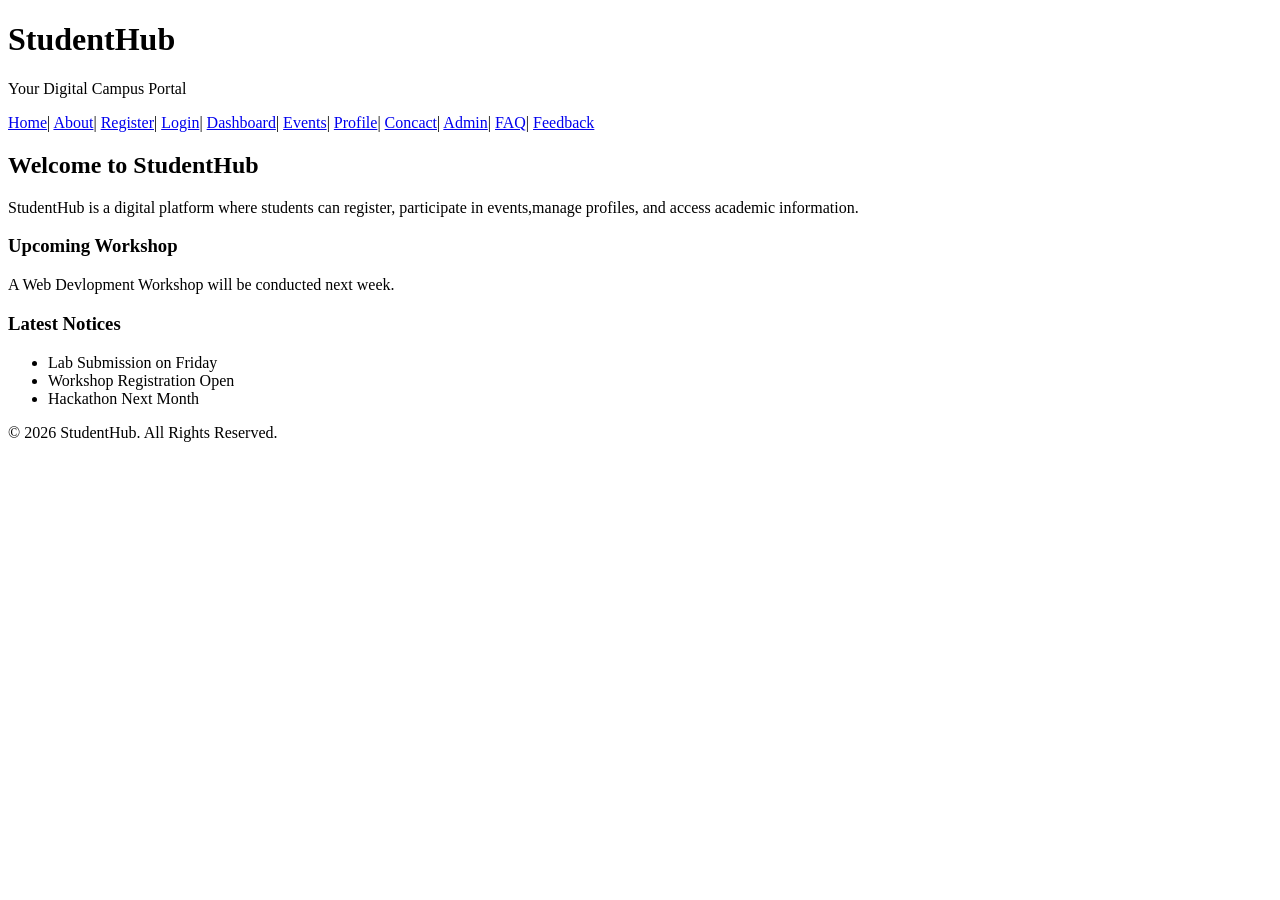
==== pages/index.html @ 724678ea "Practical 1 and 2 combined" ====
<!DOCTYPE html>
<html lang="en">
<head>
    <meta charset="UTF-8">
    <meta name="viewport" content="width=device-width, initial-scale=1.0">
    <title>StudentHub - Home</title>
</head>
<body>
    <header>
    <h1>StudentHub</h1>
    <p>Your Digital Campus Portal</p>
    </header>

    <nav>
        <a href="index.html">Home</a>|
        <a href="about.html">About</a>|
        <a href="register.html">Register</a>|
        <a href="login.html">Login</a>|
        <a href="dashboard.html">Dashboard</a>|
        <a href="events.html">Events</a>|
        <a href="profile.html">Profile</a>|
        <a href="contact.html">Concact</a>|
        <a href="admin.html">Admin</a>|
        <a href="faq.html">FAQ</a>|
        <a href="feedback.html">Feedback</a>
    </nav>

    <main>
        <section>
            <h2>Welcome to StudentHub</h2>

            <p>
                StudentHub is a digital platform where students can register,
                participate in events,manage profiles, and access academic information.
            </p>
        </section>

        <article>
            <h3>Upcoming Workshop</h3>

            <p>
                A Web Devlopment Workshop will be conducted next week.
            </p>

        </article>
        <aside>

            <h3>Latest Notices</h3>

            <ul>
                <li>Lab Submission on Friday</li>
                <li>Workshop Registration Open</li>
                <li>Hackathon Next Month</li>
            </ul>

        </aside>
    </main>
    <footer>
        <p>&copy; 2026 StudentHub. All Rights Reserved.</p>
    </footer>
</body>
</html>
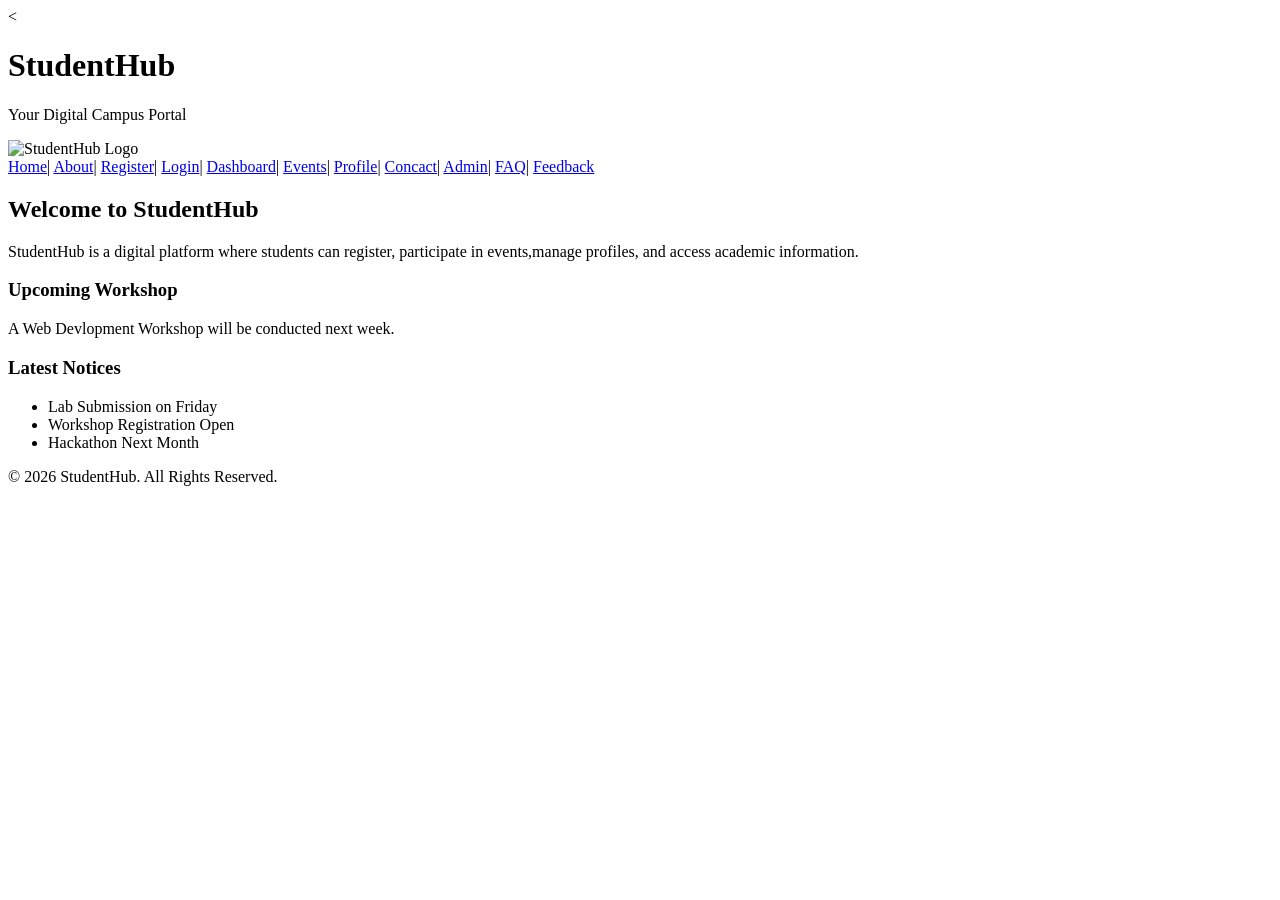
==== commit 3ad0cbf1: "Updated StudentHub homepage and added CSS link" ====
--- a/pages/index.html
+++ b/pages/index.html
@@ -4,11 +4,17 @@
     <meta charset="UTF-8">
     <meta name="viewport" content="width=device-width, initial-scale=1.0">
     <title>StudentHub - Home</title>
+    <
+    <!-- External CSS -->
+    <link rel="stylesheet" href="../css/style.css">
 </head>
 <body>
     <header>
     <h1>StudentHub</h1>
     <p>Your Digital Campus Portal</p>
+  
+    <img src="https://encrypted-tbn0.gstatic.com/images?q=tbn:ANd9GcR2fV8DCMzySaMn_34MVg7P7MGj01zs5abRBj3Zgd-xrQ&s=10" alt="StudentHub Logo" class="logo" style="width: 100px;">
+
     </header>
 
     <nav>
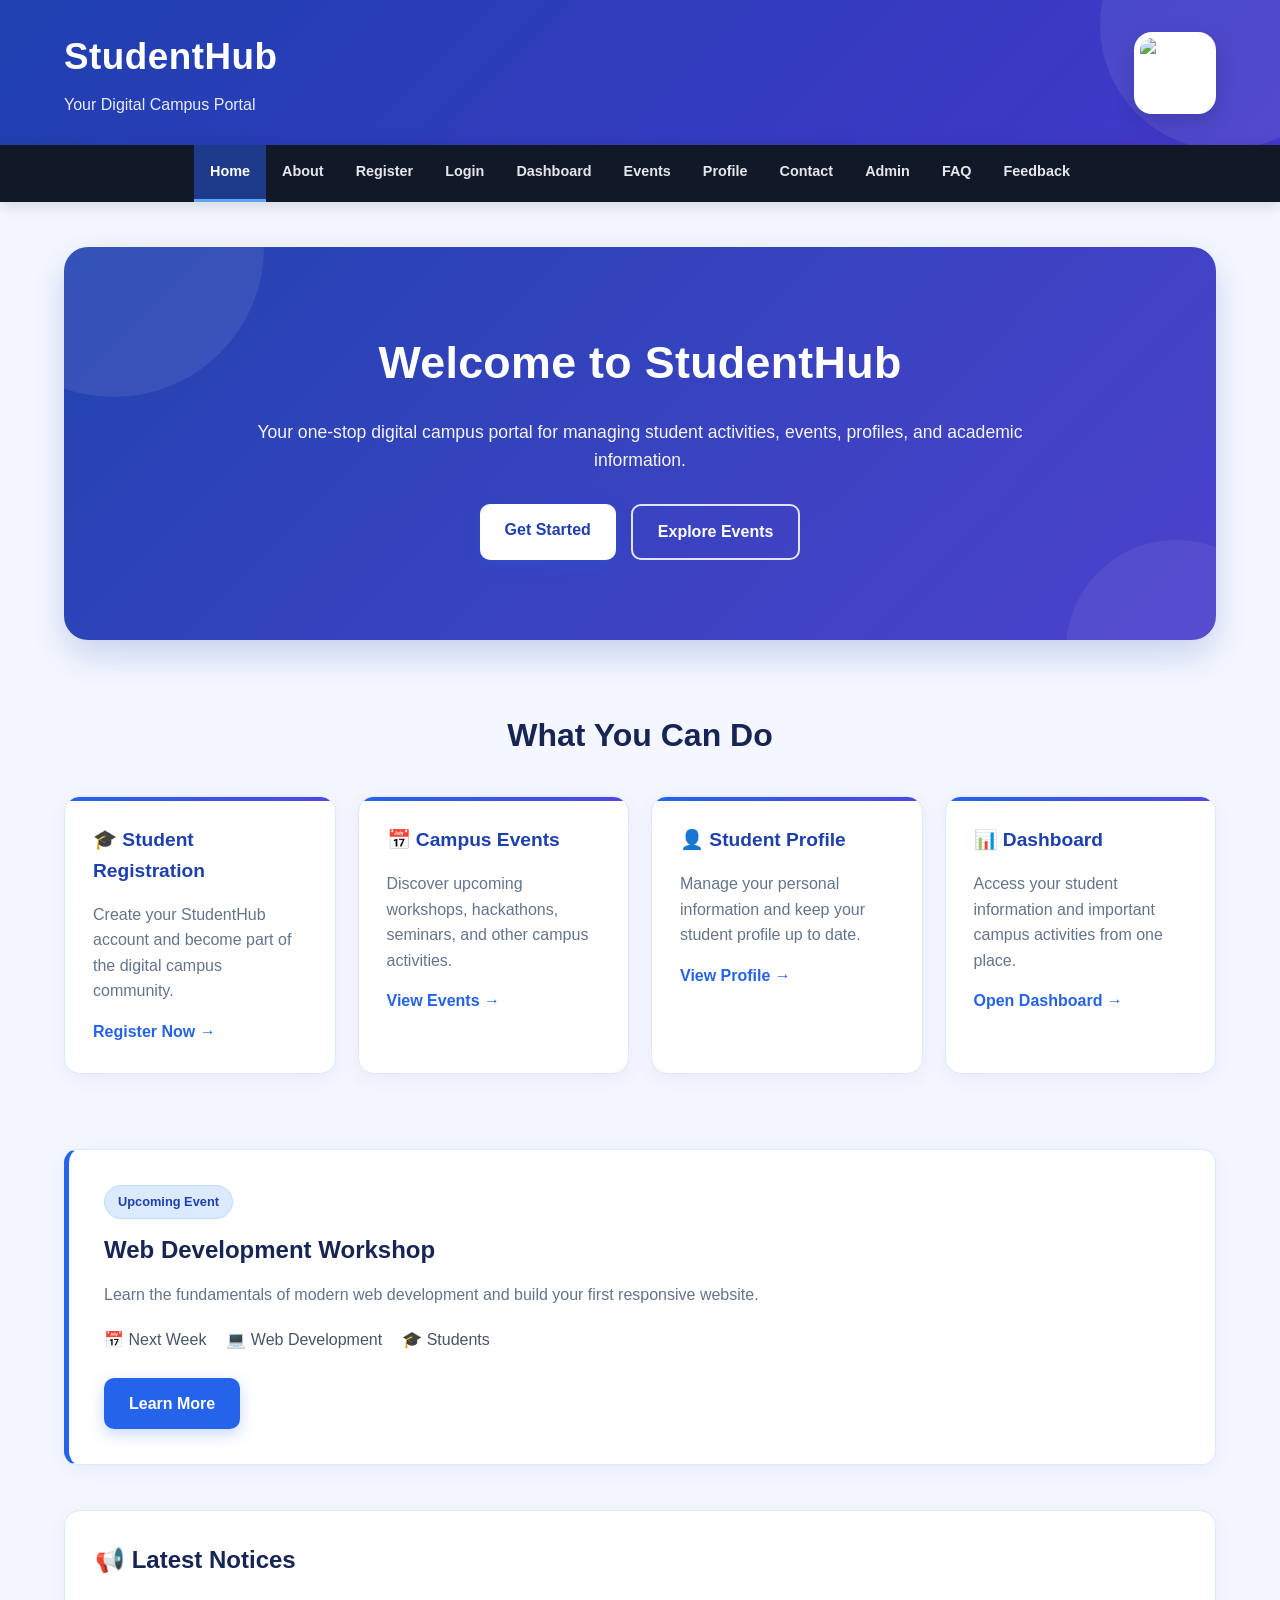
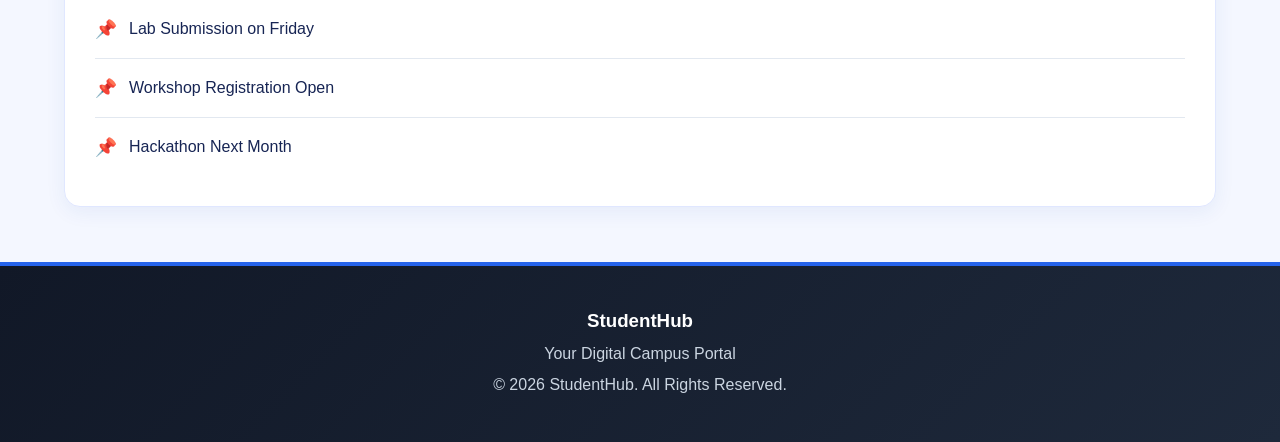
==== commit 1756a727: "Add StudentHub pages and update styling" ====
--- a/pages/index.html
+++ b/pages/index.html
@@ -3,66 +3,226 @@
 <head>
     <meta charset="UTF-8">
     <meta name="viewport" content="width=device-width, initial-scale=1.0">
+
     <title>StudentHub - Home</title>
-    <
+
     <!-- External CSS -->
     <link rel="stylesheet" href="../css/style.css">
 </head>
+
 <body>
-    <header>
-    <h1>StudentHub</h1>
-    <p>Your Digital Campus Portal</p>
-  
-    <img src="https://encrypted-tbn0.gstatic.com/images?q=tbn:ANd9GcR2fV8DCMzySaMn_34MVg7P7MGj01zs5abRBj3Zgd-xrQ&s=10" alt="StudentHub Logo" class="logo" style="width: 100px;">
+
+    <!-- Header -->
+    <header class="site-header">
+
+        <div class="header-content">
+            <div>
+                <h1>StudentHub</h1>
+                <p>Your Digital Campus Portal</p>
+            </div>
+
+            <img
+                src="https://encrypted-tbn0.gstatic.com/images?q=tbn:ANd9GcR2fV8DCMzySaMn_34MVg7P7MGj01zs5abRBj3Zgd-xrQ&s=10"
+                alt="StudentHub Logo"
+                class="logo"
+            >
+        </div>
 
     </header>
 
-    <nav>
-        <a href="index.html">Home</a>|
-        <a href="about.html">About</a>|
-        <a href="register.html">Register</a>|
-        <a href="login.html">Login</a>|
-        <a href="dashboard.html">Dashboard</a>|
-        <a href="events.html">Events</a>|
-        <a href="profile.html">Profile</a>|
-        <a href="contact.html">Concact</a>|
-        <a href="admin.html">Admin</a>|
-        <a href="faq.html">FAQ</a>|
-        <a href="feedback.html">Feedback</a>
+
+    <!-- Navigation -->
+    <nav class="navbar">
+
+        <div class="nav-container">
+
+            <a href="index.html" class="active">Home</a>
+            <a href="about.html">About</a>
+            <a href="register.html">Register</a>
+            <a href="login.html">Login</a>
+            <a href="dashboard.html">Dashboard</a>
+            <a href="events.html">Events</a>
+            <a href="profile.html">Profile</a>
+            <a href="contact.html">Contact</a>
+            <a href="admin.html">Admin</a>
+            <a href="faq.html">FAQ</a>
+            <a href="feedback.html">Feedback</a>
+
+        </div>
+
     </nav>
 
-    <main>
-        <section>
-            <h2>Welcome to StudentHub</h2>
+
+    <!-- Main Content -->
+    <main class="container">
+
+        <!-- Hero Section -->
+        <section class="hero">
+
+            <div class="hero-content">
+
+                <h2>Welcome to StudentHub</h2>
+
+                <p>
+                    Your one-stop digital campus portal for managing
+                    student activities, events, profiles, and academic
+                    information.
+                </p>
+
+                <div class="hero-buttons">
+                    <a href="register.html" class="btn btn-primary">
+                        Get Started
+                    </a>
+
+                    <a href="events.html" class="btn btn-secondary">
+                        Explore Events
+                    </a>
+                </div>
+
+            </div>
+
+        </section>
+
+
+        <!-- Features -->
+        <section class="features">
+
+            <h2>What You Can Do</h2>
+
+            <div class="feature-grid">
+
+                <article class="feature-card">
+                    <h3>🎓 Student Registration</h3>
+
+                    <p>
+                        Create your StudentHub account and become
+                        part of the digital campus community.
+                    </p>
+
+                    <a href="register.html">Register Now →</a>
+                </article>
+
+
+                <article class="feature-card">
+                    <h3>📅 Campus Events</h3>
+
+                    <p>
+                        Discover upcoming workshops, hackathons,
+                        seminars, and other campus activities.
+                    </p>
+
+                    <a href="events.html">View Events →</a>
+                </article>
+
+
+                <article class="feature-card">
+                    <h3>👤 Student Profile</h3>
+
+                    <p>
+                        Manage your personal information and keep
+                        your student profile up to date.
+                    </p>
+
+                    <a href="profile.html">View Profile →</a>
+                </article>
+
+
+                <article class="feature-card">
+                    <h3>📊 Dashboard</h3>
+
+                    <p>
+                        Access your student information and important
+                        campus activities from one place.
+                    </p>
+
+                    <a href="dashboard.html">Open Dashboard →</a>
+                </article>
+
+            </div>
+
+        </section>
+
+
+        <!-- Upcoming Workshop -->
+        <section class="content-section">
+
+            <article class="workshop-card">
+
+                <span class="badge">Upcoming Event</span>
+
+                <h2>Web Development Workshop</h2>
+
+                <p>
+                    Learn the fundamentals of modern web development
+                    and build your first responsive website.
+                </p>
+
+                <div class="event-details">
+                    <span>📅 Next Week</span>
+                    <span>💻 Web Development</span>
+                    <span>🎓 Students</span>
+                </div>
+
+                <a href="events.html" class="btn btn-primary">
+                    Learn More
+                </a>
+
+            </article>
+
+        </section>
+
+
+        <!-- Notices -->
+        <section class="notices-section">
+
+            <div class="notices-card">
+
+                <h2>📢 Latest Notices</h2>
+
+                <ul class="notice-list">
+
+                    <li>
+                        <span class="notice-icon">📌</span>
+                        <span>Lab Submission on Friday</span>
+                    </li>
+
+                    <li>
+                        <span class="notice-icon">📌</span>
+                        <span>Workshop Registration Open</span>
+                    </li>
+
+                    <li>
+                        <span class="notice-icon">📌</span>
+                        <span>Hackathon Next Month</span>
+                    </li>
+
+                </ul>
+
+            </div>
+
+        </section>
+
+    </main>
+
+
+    <!-- Footer -->
+    <footer class="site-footer">
+
+        <div class="container">
+
+            <h3>StudentHub</h3>
 
             <p>
-                StudentHub is a digital platform where students can register,
-                participate in events,manage profiles, and access academic information.
+                Your Digital Campus Portal
             </p>
-        </section>
-
-        <article>
-            <h3>Upcoming Workshop</h3>
 
             <p>
-                A Web Devlopment Workshop will be conducted next week.
+                &copy; 2026 StudentHub. All Rights Reserved.
             </p>
 
-        </article>
-        <aside>
-
-            <h3>Latest Notices</h3>
-
-            <ul>
-                <li>Lab Submission on Friday</li>
-                <li>Workshop Registration Open</li>
-                <li>Hackathon Next Month</li>
-            </ul>
-
-        </aside>
-    </main>
-    <footer>
-        <p>&copy; 2026 StudentHub. All Rights Reserved.</p>
+        </div>
+
     </footer>
+
 </body>
-</html>+</html>
--- a/css/style.css
+++ b/css/style.css
@@ -0,0 +1,644 @@
+/* ========================================
+   StudentHub - Main Stylesheet
+   Modern Blue Theme
+   ======================================== */
+
+
+/* ---------- Global Styles ---------- */
+
+* {
+    margin: 0;
+    padding: 0;
+    box-sizing: border-box;
+}
+
+html {
+    scroll-behavior: smooth;
+}
+
+body {
+    font-family: Arial, Helvetica, sans-serif;
+    line-height: 1.6;
+    color: #172554;
+    background: #f4f7ff;
+}
+
+
+/* ---------- Common Container ---------- */
+
+.container {
+    width: 90%;
+    max-width: 1200px;
+    margin: 0 auto;
+}
+
+
+/* ---------- Header ---------- */
+
+.site-header {
+    background: linear-gradient(135deg, #1e40af, #4338ca);
+    color: white;
+    padding: 28px 0;
+    position: relative;
+    overflow: hidden;
+}
+
+/* Decorative background effect */
+.site-header::after {
+    content: "";
+    position: absolute;
+    width: 250px;
+    height: 250px;
+    border-radius: 50%;
+    background: rgba(255, 255, 255, 0.08);
+    top: -100px;
+    right: -70px;
+}
+
+.header-content {
+    width: 90%;
+    max-width: 1200px;
+    margin: auto;
+
+    display: flex;
+    align-items: center;
+    justify-content: space-between;
+    gap: 20px;
+
+    position: relative;
+    z-index: 1;
+}
+
+.site-header h1 {
+    font-size: 2.3rem;
+    margin-bottom: 5px;
+    letter-spacing: 0.5px;
+}
+
+.site-header p {
+    font-size: 1rem;
+    opacity: 0.9;
+}
+
+.logo {
+    width: 82px;
+    height: 82px;
+    object-fit: contain;
+    border-radius: 18px;
+    background-color: white;
+    padding: 6px;
+
+    box-shadow: 0 8px 20px rgba(15, 23, 42, 0.18);
+
+    transition: transform 0.3s ease;
+}
+
+.logo:hover {
+    transform: scale(1.05) rotate(2deg);
+}
+
+
+/* ---------- Navigation ---------- */
+
+.navbar {
+    background: #111827;
+    position: sticky;
+    top: 0;
+    z-index: 1000;
+
+    box-shadow: 0 4px 15px rgba(15, 23, 42, 0.15);
+}
+
+.nav-container {
+    width: 95%;
+    max-width: 1300px;
+    margin: auto;
+
+    display: flex;
+    justify-content: center;
+    align-items: center;
+    flex-wrap: wrap;
+}
+
+.nav-container a {
+    color: #e5e7eb;
+    text-decoration: none;
+
+    padding: 15px 16px;
+
+    font-size: 0.9rem;
+    font-weight: 600;
+
+    transition: all 0.3s ease;
+
+    border-bottom: 3px solid transparent;
+}
+
+.nav-container a:hover {
+    color: white;
+    background-color: #1e3a8a;
+    border-bottom: 3px solid #60a5fa;
+}
+
+.nav-container a.active {
+    color: white;
+    background-color: #1e3a8a;
+    border-bottom: 3px solid #60a5fa;
+}
+
+
+/* ---------- Hero Section ---------- */
+
+.hero {
+    margin: 45px 0;
+
+    background:
+        linear-gradient(
+            135deg,
+            rgba(30, 64, 175, 0.98),
+            rgba(67, 56, 202, 0.95)
+        );
+
+    border-radius: 24px;
+
+    color: white;
+
+    padding: 80px 30px;
+
+    text-align: center;
+
+    box-shadow:
+        0 15px 35px rgba(30, 64, 175, 0.20);
+
+    position: relative;
+    overflow: hidden;
+}
+
+/* Decorative circles */
+
+.hero::before {
+    content: "";
+    position: absolute;
+
+    width: 300px;
+    height: 300px;
+
+    border-radius: 50%;
+
+    background: rgba(255, 255, 255, 0.08);
+
+    top: -150px;
+    left: -100px;
+}
+
+.hero::after {
+    content: "";
+    position: absolute;
+
+    width: 220px;
+    height: 220px;
+
+    border-radius: 50%;
+
+    background: rgba(255, 255, 255, 0.06);
+
+    bottom: -120px;
+    right: -70px;
+}
+
+.hero-content {
+    max-width: 800px;
+    margin: auto;
+
+    position: relative;
+    z-index: 1;
+}
+
+.hero h2 {
+    font-size: 2.8rem;
+    margin-bottom: 20px;
+    letter-spacing: 0.3px;
+}
+
+.hero p {
+    font-size: 1.1rem;
+    margin-bottom: 30px;
+    opacity: 0.95;
+}
+
+
+/* ---------- Buttons ---------- */
+
+.hero-buttons {
+    display: flex;
+    justify-content: center;
+    gap: 15px;
+    flex-wrap: wrap;
+}
+
+.btn {
+    display: inline-block;
+
+    padding: 13px 25px;
+
+    border-radius: 10px;
+
+    text-decoration: none;
+
+    font-weight: bold;
+
+    transition: all 0.3s ease;
+}
+
+.btn-primary {
+    background-color: #2563eb;
+    color: white;
+
+    box-shadow: 0 5px 15px rgba(37, 99, 235, 0.25);
+}
+
+.hero .btn-primary {
+    background-color: white;
+    color: #1e40af;
+}
+
+.btn-primary:hover {
+    transform: translateY(-3px);
+    box-shadow: 0 8px 20px rgba(15, 23, 42, 0.2);
+}
+
+.btn-secondary {
+    background-color: transparent;
+    color: white;
+
+    border: 2px solid rgba(255, 255, 255, 0.85);
+}
+
+.btn-secondary:hover {
+    background-color: white;
+    color: #1e40af;
+
+    transform: translateY(-3px);
+}
+
+
+/* ---------- Features ---------- */
+
+.features {
+    padding: 25px 0 50px;
+}
+
+.features > h2 {
+    text-align: center;
+
+    font-size: 2rem;
+
+    margin-bottom: 35px;
+
+    color: #172554;
+}
+
+.feature-grid {
+    display: grid;
+
+    grid-template-columns: repeat(4, 1fr);
+
+    gap: 22px;
+}
+
+.feature-card {
+    background-color: white;
+
+    padding: 28px;
+
+    border-radius: 16px;
+
+    border: 1px solid #e0e7ff;
+
+    box-shadow:
+        0 5px 20px rgba(30, 64, 175, 0.07);
+
+    transition: all 0.3s ease;
+
+    position: relative;
+    overflow: hidden;
+}
+
+/* Blue top line */
+
+.feature-card::before {
+    content: "";
+
+    position: absolute;
+
+    top: 0;
+    left: 0;
+
+    width: 100%;
+    height: 4px;
+
+    background: linear-gradient(
+        90deg,
+        #2563eb,
+        #4f46e5
+    );
+}
+
+.feature-card:hover {
+    transform: translateY(-7px);
+
+    box-shadow:
+        0 15px 30px rgba(30, 64, 175, 0.13);
+
+    border-color: #bfdbfe;
+}
+
+.feature-card h3 {
+    margin-bottom: 15px;
+
+    color: #1e40af;
+
+    font-size: 1.2rem;
+}
+
+.feature-card p {
+    color: #64748b;
+
+    margin-bottom: 15px;
+}
+
+.feature-card a {
+    color: #2563eb;
+
+    text-decoration: none;
+
+    font-weight: bold;
+
+    transition: color 0.3s ease;
+}
+
+.feature-card a:hover {
+    color: #4338ca;
+}
+
+
+/* ---------- Content Section ---------- */
+
+.content-section {
+    margin: 25px 0 45px;
+}
+
+.workshop-card {
+    background-color: white;
+
+    padding: 35px;
+
+    border-left: 5px solid #2563eb;
+
+    border-radius: 14px;
+
+    box-shadow:
+        0 5px 20px rgba(30, 64, 175, 0.07);
+
+    border-top: 1px solid #e0e7ff;
+    border-right: 1px solid #e0e7ff;
+    border-bottom: 1px solid #e0e7ff;
+
+    transition: all 0.3s ease;
+}
+
+.workshop-card:hover {
+    transform: translateY(-3px);
+
+    box-shadow:
+        0 12px 28px rgba(30, 64, 175, 0.10);
+}
+
+.workshop-card h2 {
+    margin: 12px 0;
+
+    color: #172554;
+}
+
+.workshop-card p {
+    color: #64748b;
+
+    margin-bottom: 20px;
+}
+
+.badge {
+    display: inline-block;
+
+    background-color: #dbeafe;
+
+    color: #1e40af;
+
+    padding: 6px 13px;
+
+    border-radius: 20px;
+
+    font-size: 0.8rem;
+
+    font-weight: bold;
+
+    border: 1px solid #bfdbfe;
+}
+
+.event-details {
+    display: flex;
+
+    gap: 20px;
+
+    flex-wrap: wrap;
+
+    margin-bottom: 25px;
+
+    color: #475569;
+}
+
+
+/* ---------- Notices ---------- */
+
+.notices-section {
+    margin-bottom: 55px;
+}
+
+.notices-card {
+    background-color: white;
+
+    padding: 30px;
+
+    border-radius: 16px;
+
+    border: 1px solid #e0e7ff;
+
+    box-shadow:
+        0 5px 20px rgba(30, 64, 175, 0.07);
+}
+
+.notices-card h2 {
+    margin-bottom: 20px;
+
+    color: #172554;
+}
+
+.notice-list {
+    list-style: none;
+}
+
+.notice-list li {
+    display: flex;
+
+    align-items: center;
+
+    gap: 12px;
+
+    padding: 15px 0;
+
+    border-bottom: 1px solid #e2e8f0;
+
+    transition: all 0.2s ease;
+}
+
+.notice-list li:hover {
+    padding-left: 5px;
+
+    color: #1e40af;
+}
+
+.notice-list li:last-child {
+    border-bottom: none;
+}
+
+.notice-icon {
+    color: #2563eb;
+
+    font-size: 1.1rem;
+}
+
+
+/* ---------- Footer ---------- */
+
+.site-footer {
+    background:
+        linear-gradient(
+            135deg,
+            #111827,
+            #1e293b
+        );
+
+    color: white;
+
+    text-align: center;
+
+    padding: 40px 0;
+
+    margin-top: 35px;
+
+    border-top: 4px solid #2563eb;
+}
+
+.site-footer h3 {
+    margin-bottom: 5px;
+}
+
+.site-footer p {
+    color: #cbd5e1;
+
+    margin: 5px 0;
+}
+
+
+/* ---------- Responsive Design ---------- */
+
+@media (max-width: 900px) {
+
+    .feature-grid {
+        grid-template-columns: repeat(2, 1fr);
+    }
+
+    .nav-container a {
+        padding: 12px 10px;
+    }
+
+    .hero h2 {
+        font-size: 2.3rem;
+    }
+}
+
+
+@media (max-width: 600px) {
+
+    .header-content {
+        flex-direction: column;
+        text-align: center;
+    }
+
+    .site-header {
+        padding: 25px 0;
+    }
+
+    .site-header h1 {
+        font-size: 1.9rem;
+    }
+
+    .logo {
+        width: 72px;
+        height: 72px;
+    }
+
+    .nav-container {
+        justify-content: center;
+    }
+
+    .nav-container a {
+        font-size: 0.8rem;
+        padding: 10px 8px;
+    }
+
+    .hero {
+        padding: 55px 20px;
+
+        margin: 25px 0;
+
+        border-radius: 18px;
+    }
+
+    .hero h2 {
+        font-size: 1.9rem;
+    }
+
+    .hero p {
+        font-size: 1rem;
+    }
+
+    .hero-buttons {
+        flex-direction: column;
+        align-items: center;
+    }
+
+    .hero-buttons .btn {
+        width: 80%;
+    }
+
+    .feature-grid {
+        grid-template-columns: 1fr;
+    }
+
+    .feature-card {
+        padding: 25px;
+    }
+
+    .workshop-card {
+        padding: 25px;
+    }
+
+    .event-details {
+        flex-direction: column;
+        gap: 8px;
+    }
+
+    .notices-card {
+        padding: 25px;
+    }
+}
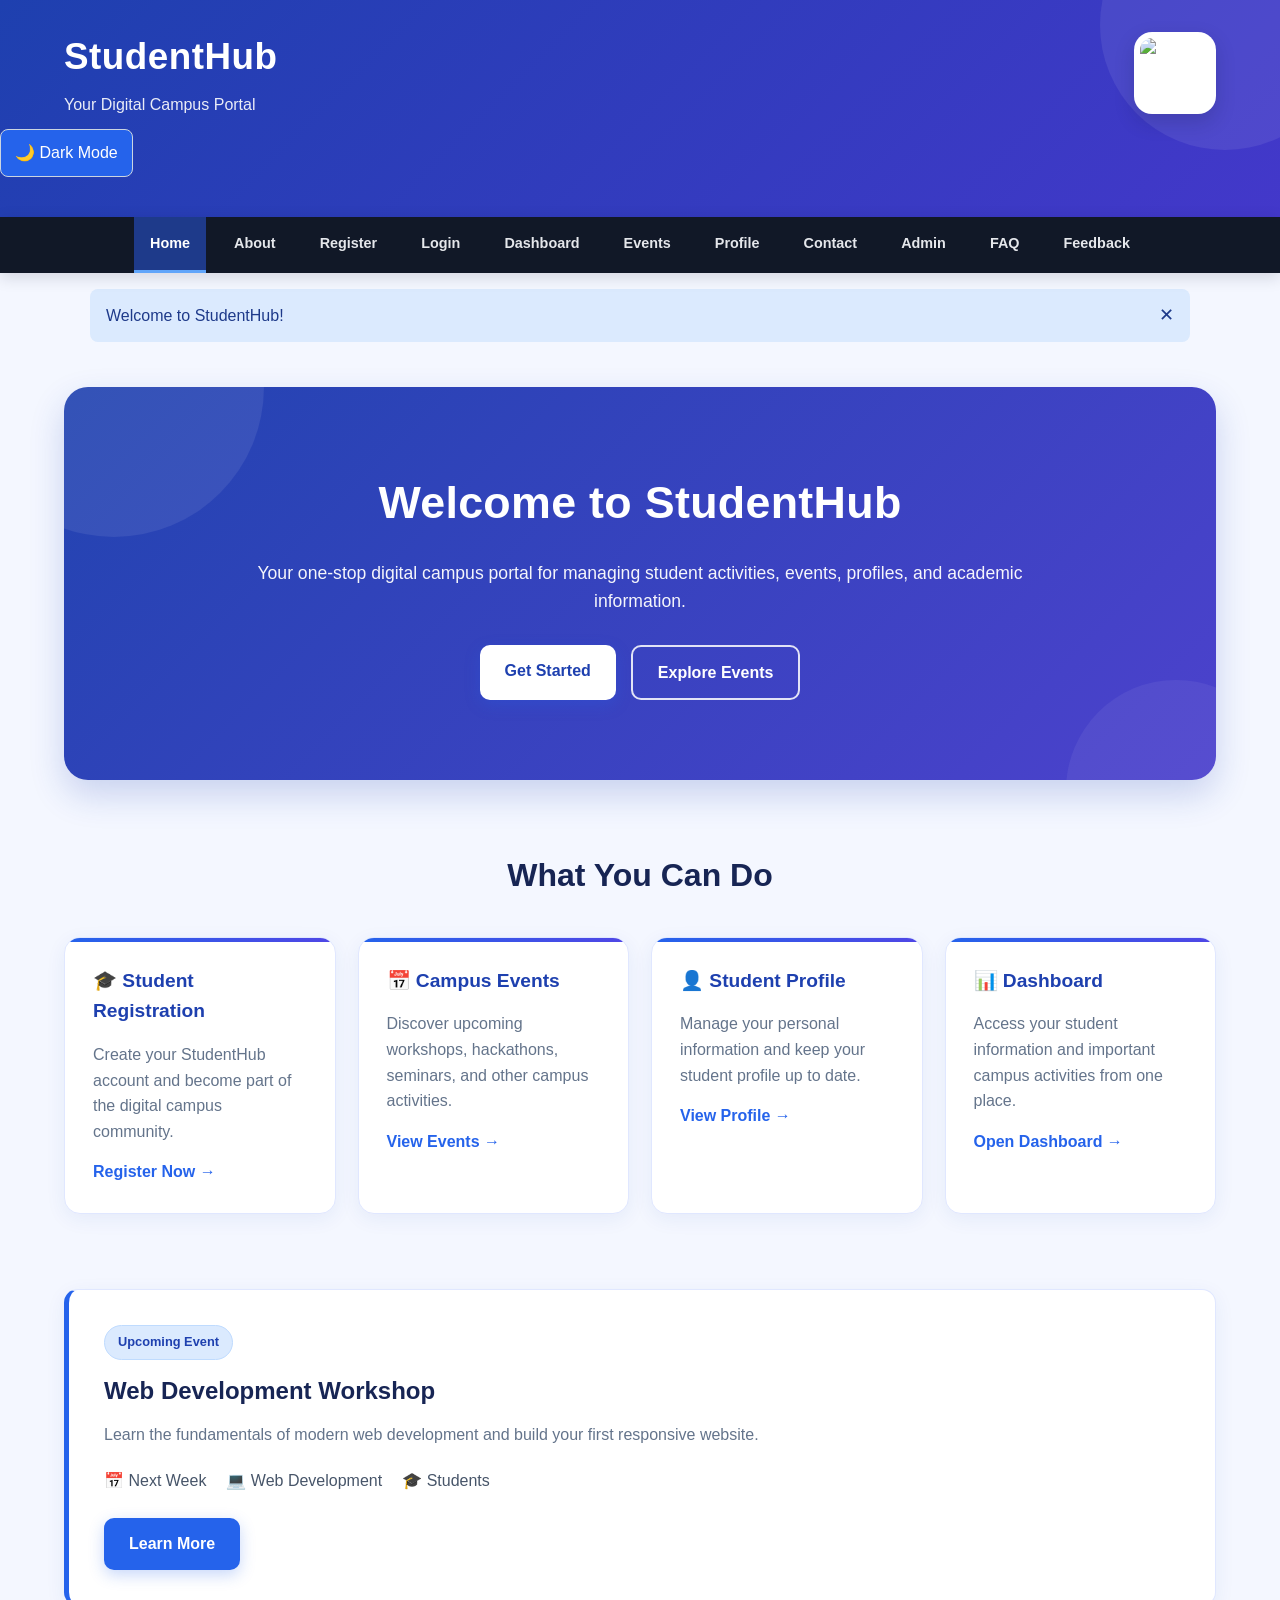
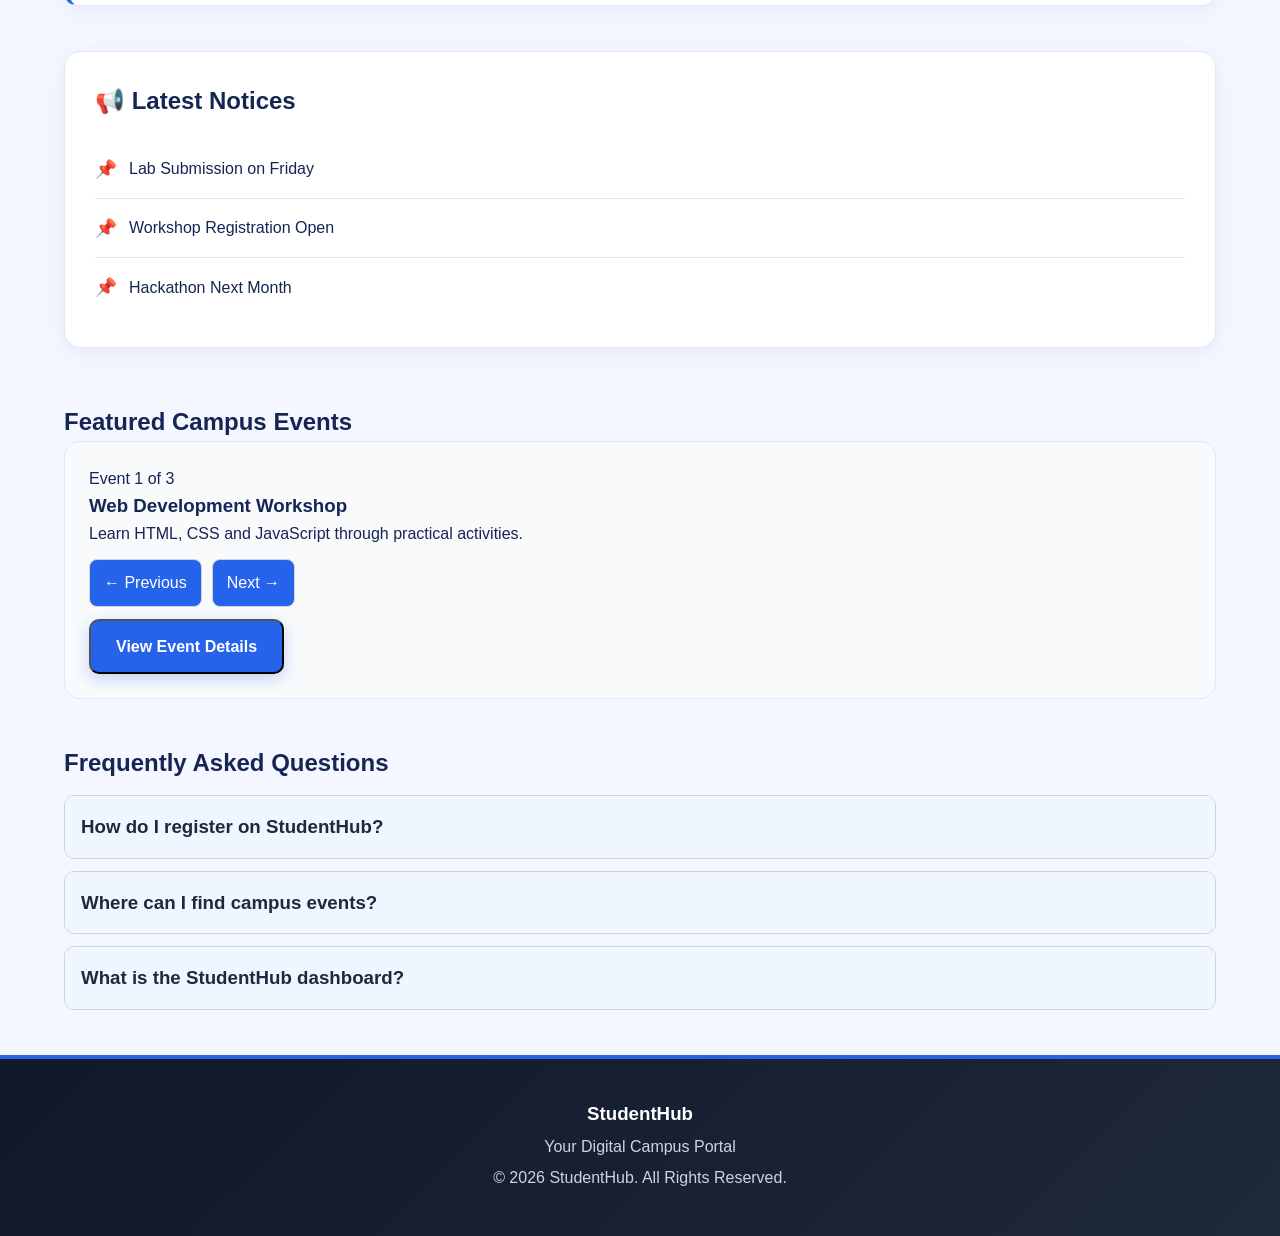
==== commit 71808901: "Complete Practical 5 form validation" ====
--- a/pages/index.html
+++ b/pages/index.html
@@ -5,11 +5,10 @@
     <meta name="viewport" content="width=device-width, initial-scale=1.0">
 
     <title>StudentHub - Home</title>
-
+    
     <!-- External CSS -->
     <link rel="stylesheet" href="../css/style.css">
 </head>
-
 <body>
 
     <!-- Header -->
@@ -28,12 +27,26 @@
             >
         </div>
 
+        
+        <div class="header-actions">
+            <button id="theme-toggle" type="button"
+                    aria-label="Switch to dark theme">
+                🌙 Dark Mode
+            </button>
+
+            <button id="menu-toggle" type="button"
+                    aria-label="Toggle navigation"
+                    aria-expanded="false"
+                    aria-controls="main-navigation">
+        ☰ Menu
+            </button>
+        </div>
+
+
     </header>
 
-
     <!-- Navigation -->
-    <nav class="navbar">
-
+    <nav class="navbar" id="main-navigation">
         <div class="nav-container">
 
             <a href="index.html" class="active">Home</a>
@@ -51,6 +64,18 @@
         </div>
 
     </nav>
+    
+    <div id="notification-banner"
+        class="notification-banner"
+        role="status"
+        aria-live="polite"
+        hidden>
+        <span id="notification-message"></span>
+        <button id="notification-close"
+                type="button"
+                aria-label="Dismiss notification">✕</button>
+    </div>
+
 
 
     <!-- Main Content -->
@@ -202,6 +227,92 @@
 
         </section>
 
+        
+<!-- Practical 4: Event Slider -->
+<section class="content-section" aria-labelledby="slider-title">
+    <h2 id="slider-title">Featured Campus Events</h2>
+
+    <div class="slider-card">
+        <p id="slide-number">Event 1 of 3</p>
+        <h3 id="slide-title">Web Development Workshop</h3>
+        <p id="slide-description">
+            Learn HTML, CSS and JavaScript through practical activities.
+        </p>
+
+        <div class="slider-controls">
+            <button id="previous-slide" type="button">← Previous</button>
+            <button id="next-slide" type="button">Next →</button>
+        </div>
+
+        <button id="open-modal" class="btn btn-primary" type="button">
+            View Event Details
+        </button>
+    </div>
+</section>
+
+<!-- Practical 4: Modal Popup -->
+<div id="event-modal" class="modal"
+     role="dialog" aria-modal="true"
+     aria-labelledby="modal-title" hidden>
+    <div class="modal-content">
+        <button id="close-modal" class="modal-close"
+                type="button" aria-label="Close dialog">✕</button>
+        <h2 id="modal-title">Campus Event Details</h2>
+        <p id="modal-description"></p>
+        <button id="modal-ok" class="btn btn-primary" type="button">
+            Close
+        </button>
+    </div>
+</div>
+
+<!-- Practical 4: Collapsible FAQ -->
+<section class="content-section" aria-labelledby="faq-title">
+    <h2 id="faq-title">Frequently Asked Questions</h2>
+
+    <div class="faq-list">
+        <article class="faq-item">
+            <h3>
+                <button class="faq-question" type="button"
+                        aria-expanded="false"
+                        aria-controls="faq-answer-1">
+                    How do I register on StudentHub?
+                </button>
+            </h3>
+            <div id="faq-answer-1" class="faq-answer" hidden>
+                Visit the Register page and complete the registration form.
+            </div>
+        </article>
+
+        <article class="faq-item">
+            <h3>
+                <button class="faq-question" type="button"
+                        aria-expanded="false"
+                        aria-controls="faq-answer-2">
+                    Where can I find campus events?
+                </button>
+            </h3>
+            <div id="faq-answer-2" class="faq-answer" hidden>
+                Open the Events page to explore campus activities.
+            </div>
+        </article>
+
+        <article class="faq-item">
+            <h3>
+                <button class="faq-question" type="button"
+                        aria-expanded="false"
+                        aria-controls="faq-answer-3">
+                    What is the StudentHub dashboard?
+                </button>
+            </h3>
+            <div id="faq-answer-3" class="faq-answer" hidden>
+                The dashboard provides a central place to access student
+                information and campus activities.
+            </div>
+        </article>
+    </div>
+</section>
+
+
     </main>
 
 
@@ -223,6 +334,6 @@
         </div>
 
     </footer>
-
+<script src="../js/script.js"></script>
 </body>
-</html>
+</html>
--- a/css/style.css
+++ b/css/style.css
@@ -641,4 +641,375 @@
     .notices-card {
         padding: 25px;
     }
-}+}
+
+
+/* ========================================
+   PRACTICAL 3 - RESPONSIVE UI IMPROVEMENTS
+   ======================================== */
+
+/* Prevent content from overflowing */
+img,
+video {
+    max-width: 100%;
+    height: auto;
+}
+
+input,
+select,
+textarea,
+button {
+    max-width: 100%;
+    font: inherit;
+}
+
+.container {
+    width: min(90%, 1200px);
+}
+
+/* Improve keyboard accessibility */
+a:focus-visible,
+button:focus-visible,
+input:focus-visible,
+select:focus-visible,
+textarea:focus-visible {
+    outline: 3px solid #f59e0b;
+    outline-offset: 3px;
+}
+
+/* Tablet screens */
+@media (max-width: 900px) {
+    .feature-grid {
+        grid-template-columns: repeat(2, minmax(0, 1fr));
+    }
+
+    .header-content {
+        gap: 15px;
+    }
+
+    .hero {
+        padding: 60px 24px;
+    }
+
+    .hero h2 {
+        font-size: clamp(2rem, 5vw, 2.5rem);
+    }
+
+    .nav-container a {
+        padding: 12px 10px;
+    }
+}
+
+/* Mobile screens */
+@media (max-width: 600px) {
+    .container {
+        width: 92%;
+    }
+
+    .site-header h1 {
+        font-size: 1.8rem;
+    }
+
+    .site-header p {
+        font-size: 0.95rem;
+    }
+
+    .nav-container {
+        justify-content: flex-start;
+    }
+
+    .nav-container a {
+        padding: 10px 9px;
+        font-size: 0.85rem;
+    }
+
+    .hero {
+        padding: 42px 18px;
+        margin: 24px 0;
+        border-radius: 16px;
+    }
+
+    .hero h2 {
+        font-size: clamp(1.7rem, 7vw, 2rem);
+    }
+
+    .hero p {
+        font-size: 1rem;
+    }
+
+    .hero-buttons {
+        flex-direction: column;
+        align-items: stretch;
+    }
+
+    .hero-buttons .btn {
+        width: 100%;
+        text-align: center;
+    }
+
+    .feature-grid {
+        grid-template-columns: minmax(0, 1fr);
+        gap: 16px;
+    }
+
+    .feature-card,
+    .workshop-card,
+    .notices-card {
+        padding: 22px;
+    }
+
+    .features > h2 {
+        font-size: 1.65rem;
+    }
+
+    .event-details {
+        gap: 10px;
+    }
+}
+
+/* Small mobile screens */
+@media (max-width: 380px) {
+    .container {
+        width: 94%;
+    }
+
+    .site-header h1 {
+        font-size: 1.6rem;
+    }
+
+    .nav-container a {
+        padding: 9px 7px;
+        font-size: 0.78rem;
+    }
+
+    .hero h2 {
+        font-size: 1.55rem;
+    }
+
+    .feature-card {
+        padding: 18px;
+    }
+}
+
+
+/* Practical 4: Dynamic UI Components */
+
+.header-actions,
+.slider-controls {
+    display: flex;
+    align-items: center;
+    flex-wrap: wrap;
+    gap: 10px;
+    margin: 12px 0;
+}
+
+.header-actions button,
+.slider-controls button,
+.faq-question,
+.modal-close,
+#notification-close {
+    cursor: pointer;
+    font: inherit;
+}
+
+.header-actions button,
+.slider-controls button {
+    padding: 10px 14px;
+    border: 1px solid #cbd5e1;
+    border-radius: 8px;
+    background: #2563eb;
+    color: white;
+    transition: transform 0.2s ease, opacity 0.2s ease;
+}
+
+.header-actions button:hover,
+.slider-controls button:hover {
+    transform: translateY(-2px);
+    opacity: 0.9;
+}
+
+/* Mobile navigation */
+#main-navigation .nav-container {
+    display: flex;
+    flex-wrap: wrap;
+    gap: 12px;
+}
+
+#menu-toggle {
+    display: none;
+}
+
+@media (max-width: 768px) {
+    #menu-toggle {
+        display: inline-block;
+    }
+
+    #main-navigation:not(.menu-open) {
+        display: none;
+    }
+
+    #main-navigation.menu-open {
+        display: block;
+    }
+
+    #main-navigation .nav-container {
+        flex-direction: column;
+        align-items: flex-start;
+    }
+}
+
+/* Notification */
+.notification-banner {
+    margin: 16px auto;
+    padding: 12px 16px;
+    max-width: 1100px;
+    border-radius: 8px;
+    background: #dbeafe;
+    color: #1e3a8a;
+    display: flex;
+    align-items: center;
+    justify-content: space-between;
+    gap: 12px;
+}
+
+.notification-banner[hidden],
+.modal[hidden],
+.faq-answer[hidden] {
+    display: none;
+}
+
+#notification-close {
+    border: none;
+    background: transparent;
+    color: inherit;
+    font-size: 18px;
+}
+
+/* Slider */
+.slider-card {
+    padding: 24px;
+    border: 1px solid #dbeafe;
+    border-radius: 16px;
+    background: #f8fafc;
+    transition: box-shadow 0.2s ease;
+}
+
+.slider-card:hover {
+    box-shadow: 0 8px 24px rgba(0, 0, 0, 0.1);
+}
+
+/* Modal */
+.modal {
+    position: fixed;
+    inset: 0;
+    z-index: 1000;
+    padding: 20px;
+    display: flex;
+    justify-content: center;
+    align-items: center;
+    background: rgba(15, 23, 42, 0.65);
+}
+
+.modal-content {
+    width: 100%;
+    max-width: 500px;
+    padding: 28px;
+    border-radius: 16px;
+    background: white;
+    color: #1e293b;
+    position: relative;
+    animation: modal-appear 0.2s ease-out;
+}
+
+.modal-close {
+    position: absolute;
+    top: 12px;
+    right: 12px;
+    border: none;
+    background: transparent;
+    font-size: 20px;
+}
+
+@keyframes modal-appear {
+    from {
+        opacity: 0;
+        transform: translateY(10px);
+    }
+    to {
+        opacity: 1;
+        transform: translateY(0);
+    }
+}
+
+/* FAQ */
+.faq-item {
+    margin: 12px 0;
+    border: 1px solid #cbd5e1;
+    border-radius: 10px;
+    overflow: hidden;
+}
+
+.faq-item h3 {
+    margin: 0;
+}
+
+.faq-question {
+    width: 100%;
+    padding: 16px;
+    border: none;
+    text-align: left;
+    background: #eff6ff;
+    color: #1e293b;
+}
+
+.faq-answer {
+    padding: 16px;
+    line-height: 1.6;
+}
+
+/* Dark theme */
+body.dark-theme {
+    background: #0f172a;
+    color: #e2e8f0;
+}
+
+body.dark-theme .site-header,
+body.dark-theme .navbar,
+body.dark-theme .site-footer {
+    background: #111827;
+    color: #f8fafc;
+}
+
+body.dark-theme .feature-card,
+body.dark-theme .workshop-card,
+body.dark-theme .notices-card,
+body.dark-theme .slider-card {
+    background: #1e293b;
+    color: #e2e8f0;
+    border-color: #475569;
+}
+
+body.dark-theme .faq-question {
+    background: #334155;
+    color: #f8fafc;
+}
+
+body.dark-theme .faq-answer {
+    background: #1e293b;
+    color: #e2e8f0;
+}
+
+body.dark-theme .notification-banner {
+    background: #1e3a5f;
+    color: #dbeafe;
+}
+
+@media (prefers-reduced-motion: reduce) {
+    *,
+    *::before,
+    *::after {
+        animation-duration: 0.01ms !important;
+        transition-duration: 0.01ms !important;
+        scroll-behavior: auto !important;
+    }
+}
